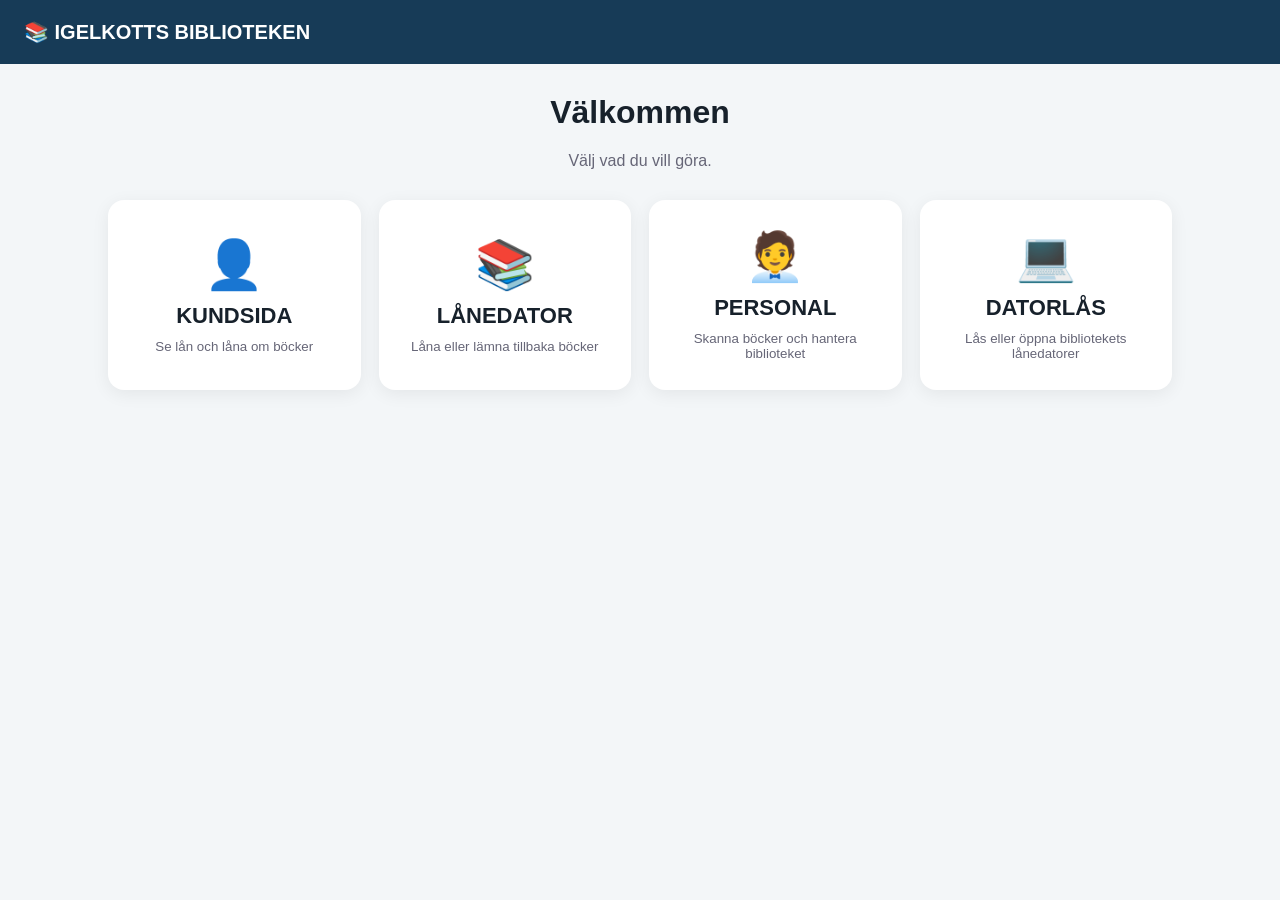
==== index.html @ addb53ab "Add files via upload" ====
<!doctype html>
<html lang="sv">
<head>
<meta charset="utf-8"><meta name="viewport" content="width=device-width,initial-scale=1">
<title>Igelkotts Biblioteken</title><link rel="stylesheet" href="style.css">
</head>
<body>
<header><b>📚 IGELKOTTS BIBLIOTEKEN</b></header>
<main class="home">
  <h1>Välkommen</h1>
  <p class="muted">Välj vad du vill göra.</p>
  <div class="cards">
    <a class="card" href="kund.html"><span>👤</span><b>KUNDSIDA</b><small>Se lån och låna om böcker</small></a>
    <a class="card" href="lanedator.html"><span>📚</span><b>LÅNEDATOR</b><small>Låna eller lämna tillbaka böcker</small></a>
    <a class="card" href="personal.html"><span>🧑‍💼</span><b>PERSONAL</b><small>Skanna böcker och hantera biblioteket</small></a>
    <a class="card" href="datorlas.html"><span>💻</span><b>DATORLÅS</b><small>Lås eller öppna bibliotekets lånedatorer</small></a>
  </div>
</main>
</body>
</html>
---- style.css ----
*{box-sizing:border-box}
body{margin:0;font-family:Arial,sans-serif;background:#f3f6f8;color:#17212b}
header{min-height:64px;background:#173b57;color:white;display:flex;align-items:center;justify-content:space-between;padding:12px 24px;font-size:20px}
main{max-width:1100px;margin:30px auto;padding:0 18px}.home{text-align:center}
.cards{display:grid;grid-template-columns:repeat(auto-fit,minmax(220px,1fr));gap:18px;margin-top:30px}
.card,.panel{background:white;border-radius:16px;padding:24px;box-shadow:0 4px 18px #0001}
.card{display:flex;flex-direction:column;gap:10px;text-decoration:none;color:inherit;min-height:190px;justify-content:center;transition:.15s}
.card:hover{transform:translateY(-2px)}.card span{font-size:48px}.card b{font-size:22px}.card small{color:#667}
.buttons{display:flex;gap:12px;flex-wrap:wrap;align-items:center}
.btn{border:0;border-radius:10px;padding:13px 18px;font-weight:bold;cursor:pointer;background:#173b57;color:white}
.btn.secondary{background:#dce7ee;color:#173b57}.btn.danger{background:#a93232;color:white}.btn.green{background:#247a43}
.grid{display:grid;grid-template-columns:repeat(auto-fit,minmax(280px,1fr));gap:18px}
.form{display:grid;gap:10px;max-width:520px}.input{padding:13px;border:1px solid #c7d0d7;border-radius:9px;font-size:16px;width:100%}
.msg{padding:13px;border-radius:10px;background:#eef5fa;margin:12px 0}.error{background:#ffe9e9;color:#8b2020}.success{background:#e8f7ec;color:#17612e}
.hidden{display:none}.book{border:1px solid #dde4e9;border-radius:12px;padding:14px;background:white;margin:8px 0}
.book strong{display:block;font-size:18px}.muted{color:#667}.tag{display:inline-block;padding:4px 8px;border-radius:999px;background:#e7eef3;font-size:12px}
.dangerText{color:#a93232}table{width:100%;border-collapse:collapse;background:white;border-radius:12px;overflow:hidden}
th,td{padding:12px;border-bottom:1px solid #e4e8eb;text-align:left}th{background:#edf3f7}
.barcode{font-family:monospace;letter-spacing:1px}.big{font-size:28px;font-weight:bold}
.status-open{color:#17612e;font-weight:bold}.status-locked{color:#a93232;font-weight:bold}
.notice{padding:16px;border-radius:12px;background:#fff8dc;margin:15px 0}
@media(max-width:600px){header{font-size:16px;padding:12px}main{margin:18px auto}.cards{grid-template-columns:1fr}th,td{padding:9px;font-size:14px}}
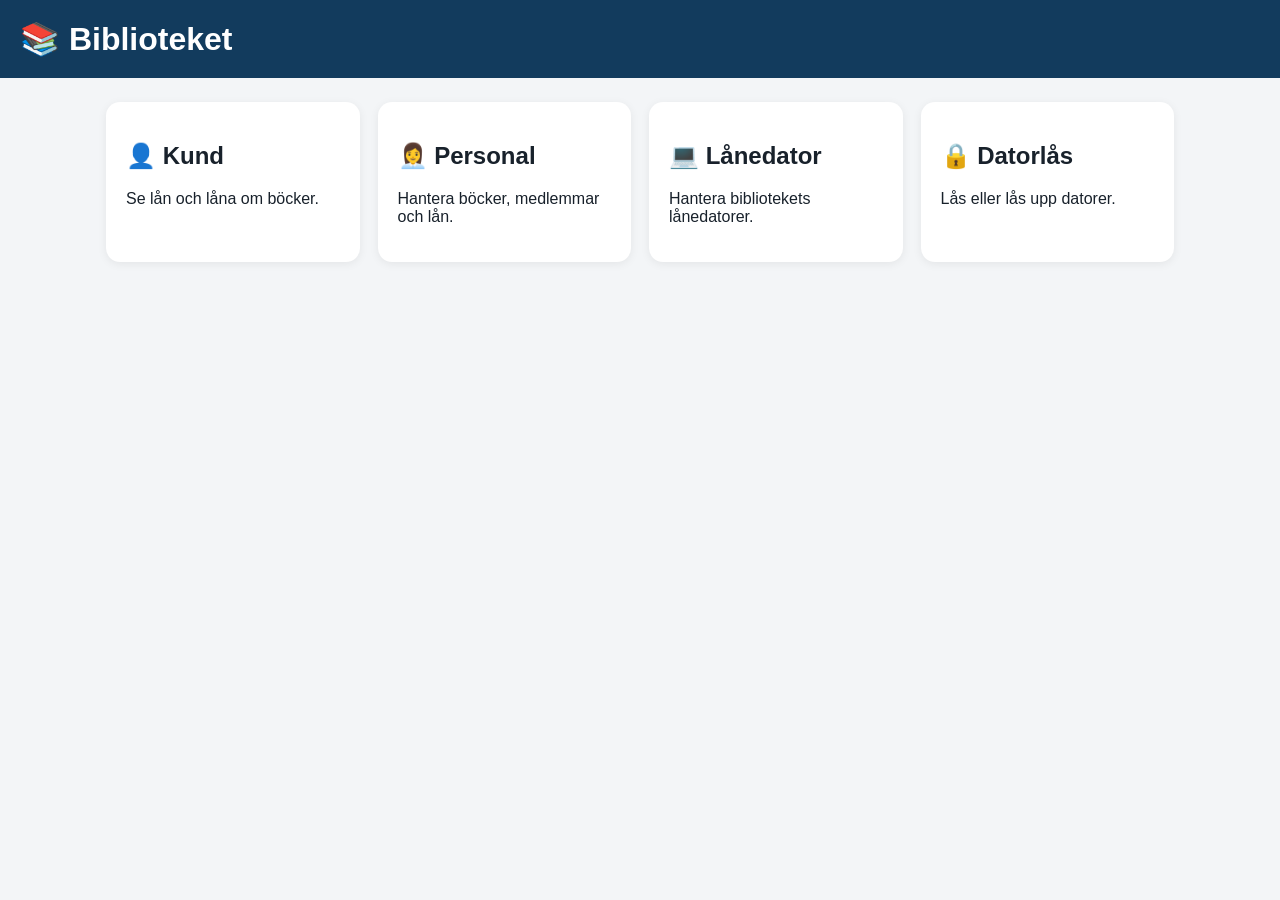
==== commit eec6c0e1: "Add files via upload" ====
--- a/index.html
+++ b/index.html
@@ -1,20 +1 @@
-<!doctype html>
-<html lang="sv">
-<head>
-<meta charset="utf-8"><meta name="viewport" content="width=device-width,initial-scale=1">
-<title>Igelkotts Biblioteken</title><link rel="stylesheet" href="style.css">
-</head>
-<body>
-<header><b>📚 IGELKOTTS BIBLIOTEKEN</b></header>
-<main class="home">
-  <h1>Välkommen</h1>
-  <p class="muted">Välj vad du vill göra.</p>
-  <div class="cards">
-    <a class="card" href="kund.html"><span>👤</span><b>KUNDSIDA</b><small>Se lån och låna om böcker</small></a>
-    <a class="card" href="lanedator.html"><span>📚</span><b>LÅNEDATOR</b><small>Låna eller lämna tillbaka böcker</small></a>
-    <a class="card" href="personal.html"><span>🧑‍💼</span><b>PERSONAL</b><small>Skanna böcker och hantera biblioteket</small></a>
-    <a class="card" href="datorlas.html"><span>💻</span><b>DATORLÅS</b><small>Lås eller öppna bibliotekets lånedatorer</small></a>
-  </div>
-</main>
-</body>
-</html>
+<!doctype html><html lang="sv"><head><meta charset="utf-8"><meta name="viewport" content="width=device-width,initial-scale=1"><title>Biblioteket</title><link rel="stylesheet" href="style.css"></head><body><header><h1>📚 Biblioteket</h1></header><main class="cards"><a href="kund.html" class="card"><h2>👤 Kund</h2><p>Se lån och låna om böcker.</p></a><a href="personal.html" class="card"><h2>👩‍💼 Personal</h2><p>Hantera böcker, medlemmar och lån.</p></a><a href="lanedator.html" class="card"><h2>💻 Lånedator</h2><p>Hantera bibliotekets lånedatorer.</p></a><a href="datorlas.html" class="card"><h2>🔒 Datorlås</h2><p>Lås eller lås upp datorer.</p></a></main></body></html>
--- a/style.css
+++ b/style.css
@@ -1,22 +1 @@
-*{box-sizing:border-box}
-body{margin:0;font-family:Arial,sans-serif;background:#f3f6f8;color:#17212b}
-header{min-height:64px;background:#173b57;color:white;display:flex;align-items:center;justify-content:space-between;padding:12px 24px;font-size:20px}
-main{max-width:1100px;margin:30px auto;padding:0 18px}.home{text-align:center}
-.cards{display:grid;grid-template-columns:repeat(auto-fit,minmax(220px,1fr));gap:18px;margin-top:30px}
-.card,.panel{background:white;border-radius:16px;padding:24px;box-shadow:0 4px 18px #0001}
-.card{display:flex;flex-direction:column;gap:10px;text-decoration:none;color:inherit;min-height:190px;justify-content:center;transition:.15s}
-.card:hover{transform:translateY(-2px)}.card span{font-size:48px}.card b{font-size:22px}.card small{color:#667}
-.buttons{display:flex;gap:12px;flex-wrap:wrap;align-items:center}
-.btn{border:0;border-radius:10px;padding:13px 18px;font-weight:bold;cursor:pointer;background:#173b57;color:white}
-.btn.secondary{background:#dce7ee;color:#173b57}.btn.danger{background:#a93232;color:white}.btn.green{background:#247a43}
-.grid{display:grid;grid-template-columns:repeat(auto-fit,minmax(280px,1fr));gap:18px}
-.form{display:grid;gap:10px;max-width:520px}.input{padding:13px;border:1px solid #c7d0d7;border-radius:9px;font-size:16px;width:100%}
-.msg{padding:13px;border-radius:10px;background:#eef5fa;margin:12px 0}.error{background:#ffe9e9;color:#8b2020}.success{background:#e8f7ec;color:#17612e}
-.hidden{display:none}.book{border:1px solid #dde4e9;border-radius:12px;padding:14px;background:white;margin:8px 0}
-.book strong{display:block;font-size:18px}.muted{color:#667}.tag{display:inline-block;padding:4px 8px;border-radius:999px;background:#e7eef3;font-size:12px}
-.dangerText{color:#a93232}table{width:100%;border-collapse:collapse;background:white;border-radius:12px;overflow:hidden}
-th,td{padding:12px;border-bottom:1px solid #e4e8eb;text-align:left}th{background:#edf3f7}
-.barcode{font-family:monospace;letter-spacing:1px}.big{font-size:28px;font-weight:bold}
-.status-open{color:#17612e;font-weight:bold}.status-locked{color:#a93232;font-weight:bold}
-.notice{padding:16px;border-radius:12px;background:#fff8dc;margin:15px 0}
-@media(max-width:600px){header{font-size:16px;padding:12px}main{margin:18px auto}.cards{grid-template-columns:1fr}th,td{padding:9px;font-size:14px}}
+*{box-sizing:border-box}body{margin:0;font-family:Arial,sans-serif;background:#f3f5f7;color:#18212b}header{background:#123b5d;color:white;padding:20px;display:flex;gap:18px;align-items:center;flex-wrap:wrap}header h1{margin:0}header a{color:white}main{max-width:1100px;margin:24px auto;padding:0 16px}.cards{display:grid;grid-template-columns:repeat(auto-fit,minmax(230px,1fr));gap:18px}.card{background:white;border-radius:14px;padding:20px;box-shadow:0 2px 10px #0001;margin-bottom:18px}.cards .card{text-decoration:none;color:inherit}.cards .card:hover{transform:translateY(-2px)}label{display:block;font-weight:bold;margin:12px 0}input,button{font:inherit}input{display:block;width:100%;padding:10px;border:1px solid #bbc5cf;border-radius:8px;margin-top:6px}button{border:0;border-radius:8px;padding:10px 16px;background:#1769aa;color:white;cursor:pointer;margin:5px 0}.secondary{background:#e8edf2;color:#17202a}.grid{display:grid;grid-template-columns:repeat(auto-fit,minmax(250px,1fr));gap:16px}.tablewrap{overflow:auto}.table{width:100%;border-collapse:collapse}.table th,.table td{padding:10px;border-bottom:1px solid #dde3e8;text-align:left}.locked{border-left:7px solid #b42318}.free{border-left:7px solid #18864b}.small{font-size:.9rem;color:#5b6570}.row{display:flex;gap:10px;align-items:center;justify-content:space-between;flex-wrap:wrap}
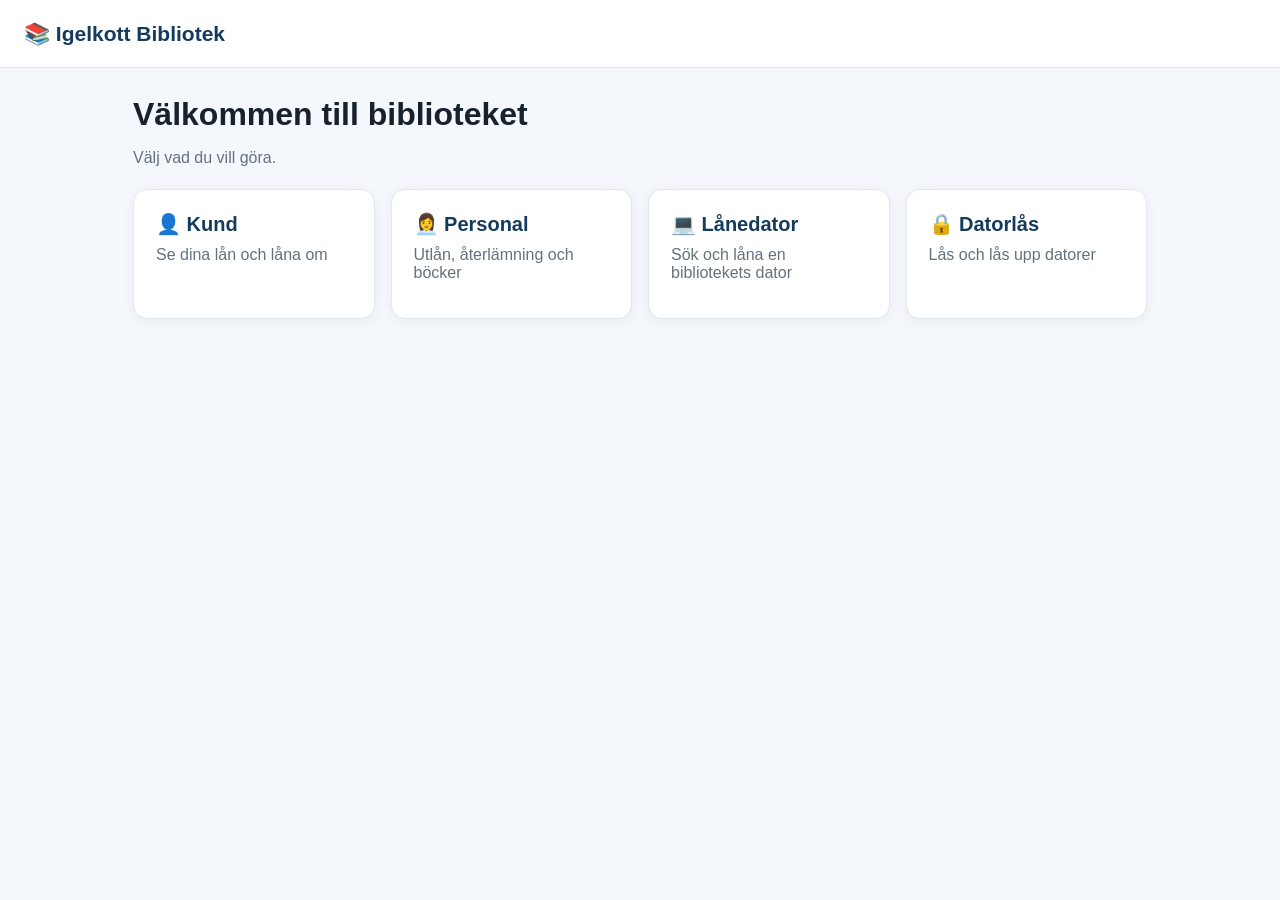
==== commit ecf213ae: "Add files via upload" ====
--- a/index.html
+++ b/index.html
@@ -1 +1 @@
-<!doctype html><html lang="sv"><head><meta charset="utf-8"><meta name="viewport" content="width=device-width,initial-scale=1"><title>Biblioteket</title><link rel="stylesheet" href="style.css"></head><body><header><h1>📚 Biblioteket</h1></header><main class="cards"><a href="kund.html" class="card"><h2>👤 Kund</h2><p>Se lån och låna om böcker.</p></a><a href="personal.html" class="card"><h2>👩‍💼 Personal</h2><p>Hantera böcker, medlemmar och lån.</p></a><a href="lanedator.html" class="card"><h2>💻 Lånedator</h2><p>Hantera bibliotekets lånedatorer.</p></a><a href="datorlas.html" class="card"><h2>🔒 Datorlås</h2><p>Lås eller lås upp datorer.</p></a></main></body></html>
+<!doctype html><html lang="sv"><head><meta charset="utf-8"><meta name="viewport" content="width=device-width,initial-scale=1"><title>Igelkott Bibliotek</title><link rel="stylesheet" href="style.css"></head><body><div class="top"><div class="logo">📚 Igelkott Bibliotek</div></div><main><section class="hero"><h1>Välkommen till biblioteket</h1><p>Välj vad du vill göra.</p></section><div class="cards"><a href="kund.html" class="card"><b>👤 Kund</b><span>Se dina lån och låna om</span></a><a href="personal.html" class="card"><b>👩‍💼 Personal</b><span>Utlån, återlämning och böcker</span></a><a href="lanedator.html" class="card"><b>💻 Lånedator</b><span>Sök och låna en bibliotekets dator</span></a><a href="datorlas.html" class="card"><b>🔒 Datorlås</b><span>Lås och lås upp datorer</span></a></div></main></body></html>
--- a/style.css
+++ b/style.css
@@ -1 +1 @@
-*{box-sizing:border-box}body{margin:0;font-family:Arial,sans-serif;background:#f3f5f7;color:#18212b}header{background:#123b5d;color:white;padding:20px;display:flex;gap:18px;align-items:center;flex-wrap:wrap}header h1{margin:0}header a{color:white}main{max-width:1100px;margin:24px auto;padding:0 16px}.cards{display:grid;grid-template-columns:repeat(auto-fit,minmax(230px,1fr));gap:18px}.card{background:white;border-radius:14px;padding:20px;box-shadow:0 2px 10px #0001;margin-bottom:18px}.cards .card{text-decoration:none;color:inherit}.cards .card:hover{transform:translateY(-2px)}label{display:block;font-weight:bold;margin:12px 0}input,button{font:inherit}input{display:block;width:100%;padding:10px;border:1px solid #bbc5cf;border-radius:8px;margin-top:6px}button{border:0;border-radius:8px;padding:10px 16px;background:#1769aa;color:white;cursor:pointer;margin:5px 0}.secondary{background:#e8edf2;color:#17202a}.grid{display:grid;grid-template-columns:repeat(auto-fit,minmax(250px,1fr));gap:16px}.tablewrap{overflow:auto}.table{width:100%;border-collapse:collapse}.table th,.table td{padding:10px;border-bottom:1px solid #dde3e8;text-align:left}.locked{border-left:7px solid #b42318}.free{border-left:7px solid #18864b}.small{font-size:.9rem;color:#5b6570}.row{display:flex;gap:10px;align-items:center;justify-content:space-between;flex-wrap:wrap}
+*{box-sizing:border-box}body{margin:0;background:#f4f7fb;color:#18222d;font-family:Arial,sans-serif}.top{min-height:68px;background:#fff;border-bottom:1px solid #dce4ec;padding:0 24px;display:flex;align-items:center;gap:24px}.top a{color:#1769aa;text-decoration:none}.logo{font-size:21px;font-weight:700;color:#123b5d}main{max-width:1050px;margin:28px auto;padding:0 18px}.hero{margin-bottom:22px}.hero h1{font-size:32px;margin:0 0 6px}.hero p{color:#65717d}.cards{display:grid;grid-template-columns:repeat(auto-fit,minmax(220px,1fr));gap:16px}.card,.panel{background:#fff;border:1px solid #e0e7ee;border-radius:14px;padding:22px;box-shadow:0 3px 14px #122b3d0d}.cards .card{text-decoration:none;color:#18222d;display:flex;flex-direction:column;gap:10px;min-height:130px}.cards .card b{font-size:20px;color:#123b5d}.cards .card span{color:#65717d}.login{max-width:520px;margin:40px auto}.login h1{margin-top:0}input,button,select,textarea{font:inherit}input,select,textarea{width:100%;padding:12px;border:1px solid #bdc8d3;border-radius:9px;margin:7px 0 12px}button{background:#1769aa;color:#fff;border:0;border-radius:9px;padding:11px 17px;cursor:pointer}.secondary{background:#e9eef3;color:#18222d}.danger{background:#b42318}.grid{display:grid;grid-template-columns:repeat(auto-fit,minmax(260px,1fr));gap:16px}.tablewrap{overflow:auto}.table{width:100%;border-collapse:collapse}.table th,.table td{padding:11px;border-bottom:1px solid #e3e8ed;text-align:left;white-space:nowrap}.msg{min-height:25px;margin-top:8px}.small{color:#65717d;font-size:14px}.status{padding:5px 9px;border-radius:20px;background:#edf2f6;display:inline-block}.locked{border-left:6px solid #b42318}.free{border-left:6px solid #16834a}.row{display:flex;justify-content:space-between;gap:12px;align-items:center;flex-wrap:wrap}.section-title{margin-top:0}
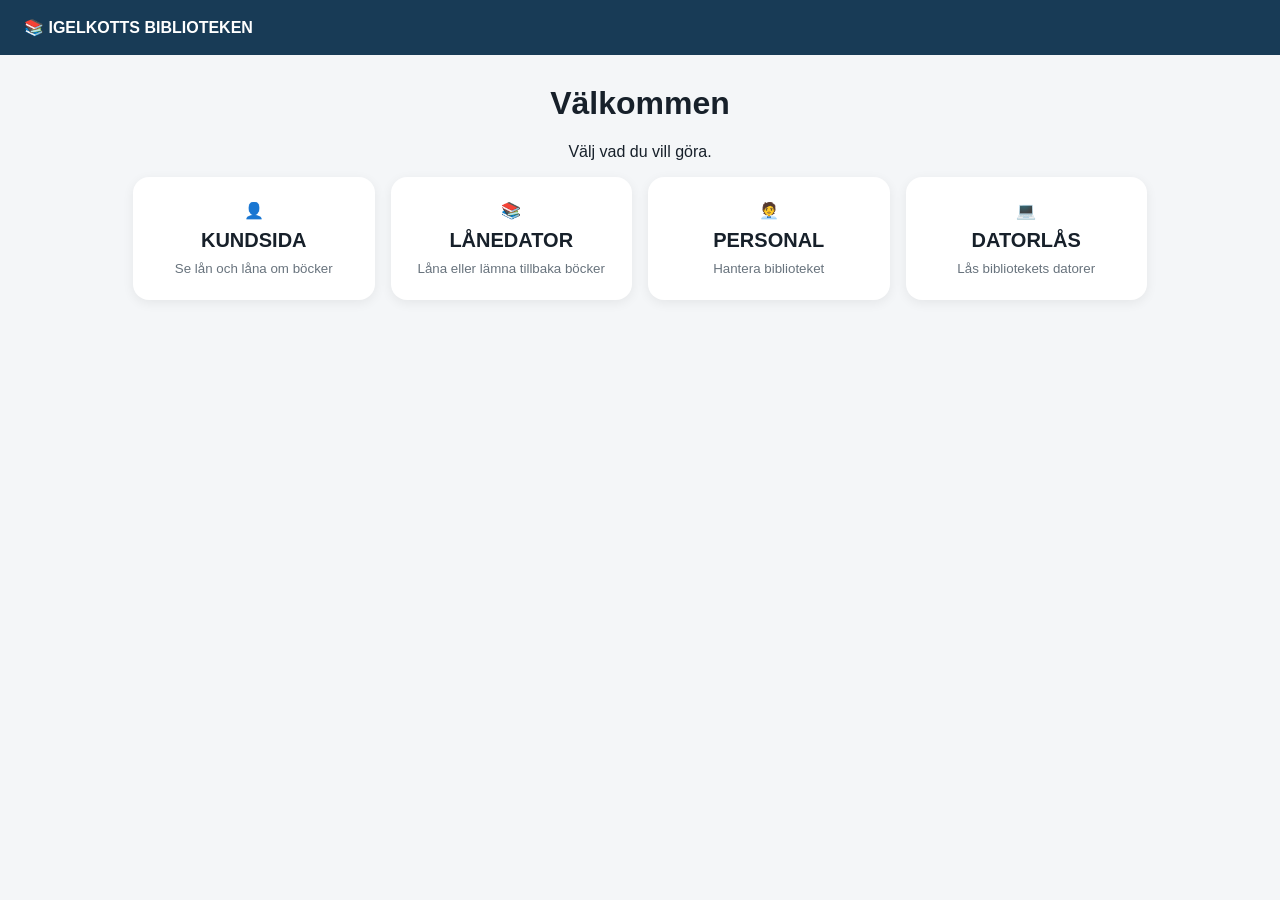
==== commit 699b6c62: "Add files via upload" ====
--- a/index.html
+++ b/index.html
@@ -1 +1 @@
-<!doctype html><html lang="sv"><head><meta charset="utf-8"><meta name="viewport" content="width=device-width,initial-scale=1"><title>Igelkott Bibliotek</title><link rel="stylesheet" href="style.css"></head><body><div class="top"><div class="logo">📚 Igelkott Bibliotek</div></div><main><section class="hero"><h1>Välkommen till biblioteket</h1><p>Välj vad du vill göra.</p></section><div class="cards"><a href="kund.html" class="card"><b>👤 Kund</b><span>Se dina lån och låna om</span></a><a href="personal.html" class="card"><b>👩‍💼 Personal</b><span>Utlån, återlämning och böcker</span></a><a href="lanedator.html" class="card"><b>💻 Lånedator</b><span>Sök och låna en bibliotekets dator</span></a><a href="datorlas.html" class="card"><b>🔒 Datorlås</b><span>Lås och lås upp datorer</span></a></div></main></body></html>
+<!doctype html><html lang="sv"><head><meta charset="utf-8"><meta name="viewport" content="width=device-width,initial-scale=1"><title>Igelkotts Biblioteken</title><link rel="stylesheet" href="style.css"></head><body><header><b>📚 IGELKOTTS BIBLIOTEKEN</b></header><main class="home"><h1>Välkommen</h1><p>Välj vad du vill göra.</p><div class="cards"><a class="card" href="kund.html">👤 <b>KUNDSIDA</b><small>Se lån och låna om böcker</small></a><a class="card" href="lanedator.html">📚 <b>LÅNEDATOR</b><small>Låna eller lämna tillbaka böcker</small></a><a class="card" href="personal.html">🧑‍💼 <b>PERSONAL</b><small>Hantera biblioteket</small></a><a class="card" href="datorlas.html">💻 <b>DATORLÅS</b><small>Lås bibliotekets datorer</small></a></div></main></body></html>
--- a/style.css
+++ b/style.css
@@ -1 +1 @@
-*{box-sizing:border-box}body{margin:0;background:#f4f7fb;color:#18222d;font-family:Arial,sans-serif}.top{min-height:68px;background:#fff;border-bottom:1px solid #dce4ec;padding:0 24px;display:flex;align-items:center;gap:24px}.top a{color:#1769aa;text-decoration:none}.logo{font-size:21px;font-weight:700;color:#123b5d}main{max-width:1050px;margin:28px auto;padding:0 18px}.hero{margin-bottom:22px}.hero h1{font-size:32px;margin:0 0 6px}.hero p{color:#65717d}.cards{display:grid;grid-template-columns:repeat(auto-fit,minmax(220px,1fr));gap:16px}.card,.panel{background:#fff;border:1px solid #e0e7ee;border-radius:14px;padding:22px;box-shadow:0 3px 14px #122b3d0d}.cards .card{text-decoration:none;color:#18222d;display:flex;flex-direction:column;gap:10px;min-height:130px}.cards .card b{font-size:20px;color:#123b5d}.cards .card span{color:#65717d}.login{max-width:520px;margin:40px auto}.login h1{margin-top:0}input,button,select,textarea{font:inherit}input,select,textarea{width:100%;padding:12px;border:1px solid #bdc8d3;border-radius:9px;margin:7px 0 12px}button{background:#1769aa;color:#fff;border:0;border-radius:9px;padding:11px 17px;cursor:pointer}.secondary{background:#e9eef3;color:#18222d}.danger{background:#b42318}.grid{display:grid;grid-template-columns:repeat(auto-fit,minmax(260px,1fr));gap:16px}.tablewrap{overflow:auto}.table{width:100%;border-collapse:collapse}.table th,.table td{padding:11px;border-bottom:1px solid #e3e8ed;text-align:left;white-space:nowrap}.msg{min-height:25px;margin-top:8px}.small{color:#65717d;font-size:14px}.status{padding:5px 9px;border-radius:20px;background:#edf2f6;display:inline-block}.locked{border-left:6px solid #b42318}.free{border-left:6px solid #16834a}.row{display:flex;justify-content:space-between;gap:12px;align-items:center;flex-wrap:wrap}.section-title{margin-top:0}
+*{box-sizing:border-box}body{margin:0;font-family:Arial,sans-serif;background:#f4f6f8;color:#17202a}header{background:#183b56;color:#fff;padding:18px 24px;display:flex;justify-content:space-between}main{max-width:1050px;margin:30px auto;padding:0 18px}.home{text-align:center}.cards,.grid{display:grid;grid-template-columns:repeat(auto-fit,minmax(220px,1fr));gap:16px}.card{background:#fff;border:0;border-radius:16px;padding:24px;box-shadow:0 3px 12px #0001;display:flex;flex-direction:column;gap:9px;text-decoration:none;color:inherit;cursor:pointer;font:inherit}.card b{font-size:20px}.card small,.muted{color:#68737d}.panel{background:#fff;border-radius:16px;padding:24px;box-shadow:0 3px 12px #0001;margin-bottom:20px}.form{display:flex;flex-direction:column;gap:12px;max-width:600px}.input{padding:14px;border:1px solid #c9d0d6;border-radius:10px;font-size:17px}.btn{border:0;border-radius:10px;padding:13px 18px;background:#1769aa;color:#fff;font-weight:700;cursor:pointer}.btn.secondary{background:#e8edf1;color:#17202a}.buttons{display:flex;align-items:center;gap:10px}.book{padding:16px;border:1px solid #dbe1e5;border-radius:12px;margin:12px 0}.notice{background:#eef7ff;border:1px solid #b8d9f4;border-radius:12px;padding:15px;margin:15px 0}.msg{padding:12px;border-radius:10px;margin-top:10px}.success{background:#e8f7ed;color:#176b35}.error{background:#fdecec;color:#9d2020}.hidden{display:none}.tag{display:inline-block;padding:4px 8px;border-radius:999px;background:#edf1f4}.dangerText{color:#a82020;font-weight:700}.barcode{font-size:22px}@media(max-width:600px){header{padding:14px}main{margin:18px auto}.panel{padding:18px}.buttons{flex-wrap:wrap}}
